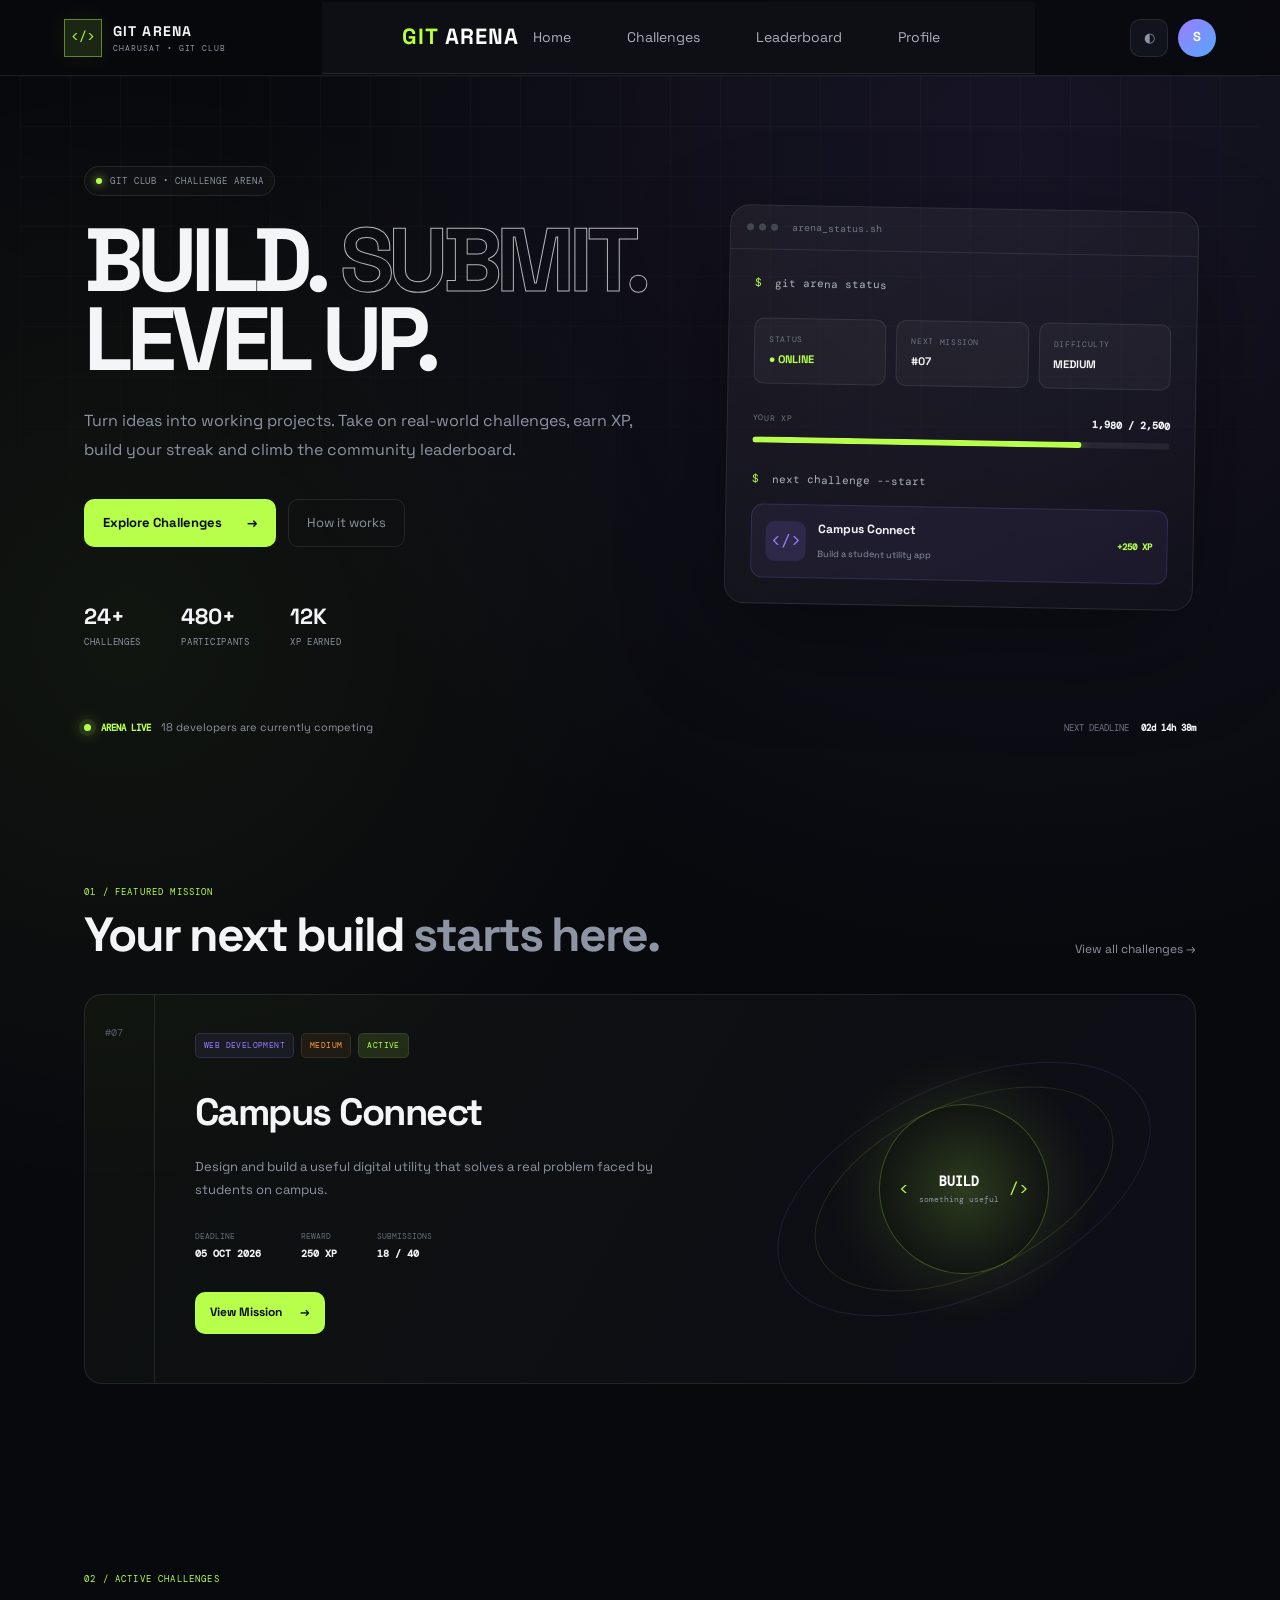
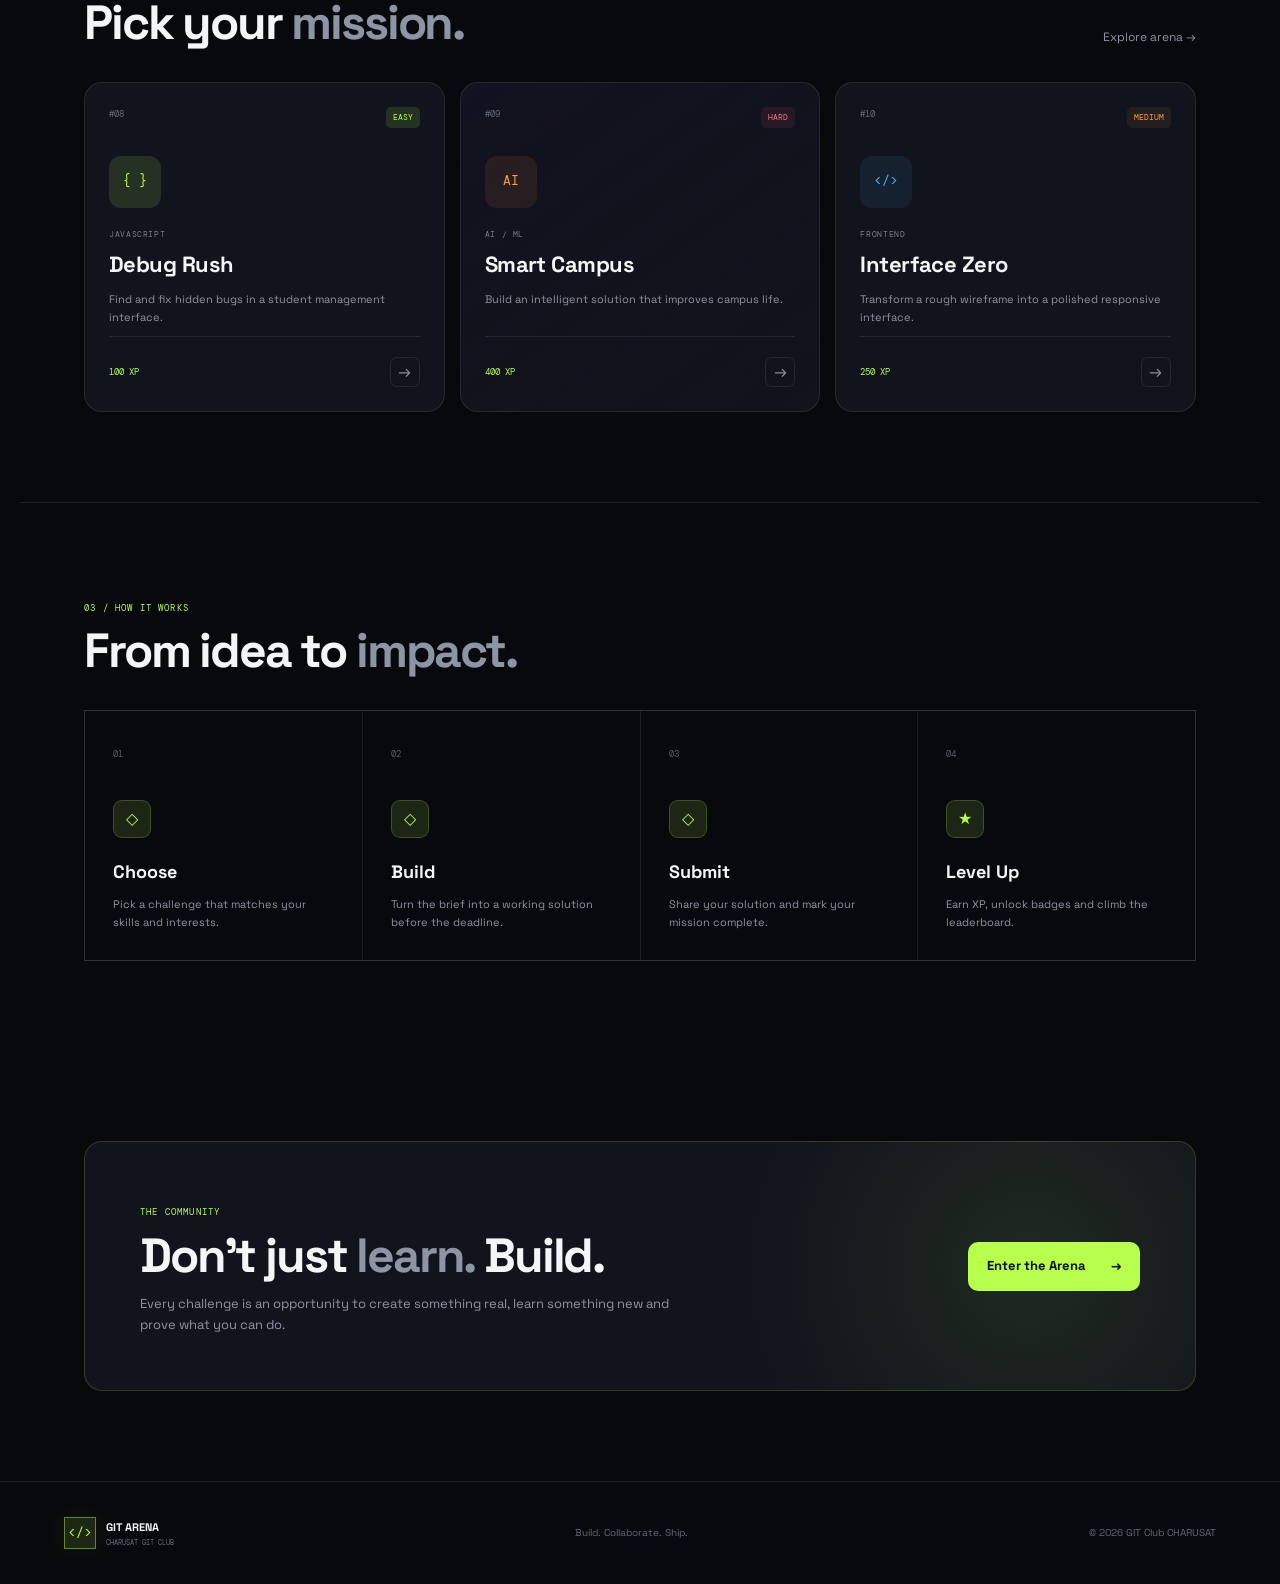
==== index.html @ 4d4cc1cb "Final submition" ====
<!DOCTYPE html>
<html lang="en">

<head>
    <meta charset="UTF-8">

    <meta name="viewport"
          content="width=device-width, initial-scale=1.0">

    <meta name="description"
          content="GIT Arena - Build. Submit. Level Up.">

    <title>GIT Arena | Build. Submit. Level Up.</title>

    <link rel="preconnect"
          href="https://fonts.googleapis.com">

    <link rel="preconnect"
          href="https://fonts.gstatic.com"
          crossorigin>

    <link href="https://fonts.googleapis.com/css2?family=DM+Mono:wght@400;500&family=Space+Grotesk:wght@400;500;600;700&display=swap"
          rel="stylesheet">

    <link rel="stylesheet"
          href="css/style.css">
    
<style>
    /* =========================================================
   STEP 8.6 — MOBILE HAMBURGER NAVIGATION
========================================================= */

.arena-nav{
    position:sticky;
    top:0;
    z-index:1000;

    display:flex;
    align-items:center;
    justify-content:space-between;

    padding:0 7%;

    min-height:72px;

    background:#0d0f15;

    border-bottom:1px solid #242832;
}

.arena-nav .logo{
    font-size:22px;
    font-weight:800;
    letter-spacing:1px;
    color:#b8ff3d;
}

.arena-nav .logo span{
    color:#ffffff;
}

.arena-nav .nav-links{
    display:flex;
    align-items:center;
    gap:28px;

    list-style:none;
}

.arena-nav .nav-links a{
    color:#a9afb9;
    text-decoration:none;

    font-size:14px;

    transition:
        color .25s ease;
}

.arena-nav .nav-links a:hover{
    color:#b8ff3d;
}


/* =========================================================
   HAMBURGER
========================================================= */

.menu-toggle{

    display:none;

    width:42px;
    height:42px;

    border:1px solid #303743;

    border-radius:10px;

    background:#151920;

    cursor:pointer;

    align-items:center;
    justify-content:center;

    flex-direction:column;

    gap:5px;

    transition:.25s;
}

.menu-toggle span{

    display:block;

    width:19px;
    height:2px;

    background:#b8ff3d;

    border-radius:5px;

    transition:
        transform .25s ease,
        opacity .25s ease;
}

.menu-toggle:hover{

    border-color:#b8ff3d;

    background:#1a2112;
}


/* =========================================================
   MOBILE
========================================================= */

@media(max-width:700px){

    .arena-nav{

        padding:
            0 5%;

        min-height:66px;

    }

    .menu-toggle{

        display:flex;

        position:relative;

        z-index:1002;

    }

    .arena-nav .nav-links{

        position:absolute;

        top:66px;

        left:0;

        width:100%;

        padding:15px 5% 20px;

        background:#0d0f15;

        border-bottom:
            1px solid #292f39;

        display:flex;

        flex-direction:column;

        align-items:stretch;

        gap:4px;

        opacity:0;

        visibility:hidden;

        transform:
            translateY(-10px);

        transition:
            opacity .25s ease,
            transform .25s ease,
            visibility .25s ease;

    }

    .arena-nav .nav-links.open{

        opacity:1;

        visibility:visible;

        transform:
            translateY(0);

    }

    .arena-nav .nav-links li{
        width:100%;
    }

    .arena-nav .nav-links a{

        display:block;

        width:100%;

        padding:13px 15px;

        border-radius:9px;

        font-size:12px;

    }

    .arena-nav .nav-links a:hover{

        background:#171b22;

    }


    /* Hamburger animation */

    .menu-toggle.open span:nth-child(1){

        transform:
            translateY(7px)
            rotate(45deg);

    }

    .menu-toggle.open span:nth-child(2){

        opacity:0;

    }

    .menu-toggle.open span:nth-child(3){

        transform:
            translateY(-7px)
            rotate(-45deg);

    }

}


/* =========================================================
   VERY SMALL PHONE
========================================================= */

@media(max-width:380px){

    .arena-nav .logo{

        font-size:18px;

    }

    .menu-toggle{

        width:38px;
        height:38px;

    }

}
</style>
</head>

<body>

    <!-- ================= NAVBAR ================= -->

    <header class="navbar">

        <a href="index.html" class="brand">

            <div class="brand-mark">
                &lt;/&gt;
            </div>

            <div>
                <span class="brand-name">GIT ARENA</span>
                <span class="brand-sub">CHARUSAT • GIT CLUB</span>
            </div>

        </a>

        <nav class="arena-nav">

    <div class="logo">
        GIT <span>ARENA</span>
    </div>

    <button
        class="menu-toggle"
        id="menuToggle"
        aria-label="Open navigation"
        aria-expanded="false"
    >
        <span></span>
        <span></span>
        <span></span>
    </button>

    <ul
        class="nav-links"
        id="navLinks"
    >

        <li>
            <a href="index.html">
                Home
            </a>
        </li>

        <li>
            <a href="challenges.html">
                Challenges
            </a>
        </li>

        <li>
            <a href="leaderboard.html">
                Leaderboard
            </a>
        </li>

        <li>
            <a href="profile.html">
                Profile
            </a>
        </li>

    </ul>

</nav>

        <div class="nav-actions">

            <button class="icon-btn"
                    id="themeToggle"
                    aria-label="Toggle theme">
                ◐
            </button>

            <a href="profile.html"
               class="profile-mini">

                <span>S</span>

            </a>

        </div>

    </header>


    <!-- ================= MAIN ================= -->

    <main>

        <!-- HERO -->

        <section class="hero">

            <div class="hero-grid"></div>

            <div class="hero-content">

                <div class="eyebrow">

                    <span class="status-dot"></span>

                    GIT CLUB • CHALLENGE ARENA

                </div>

                <h1>
                    BUILD.
                    <span>SUBMIT.</span>
                    LEVEL UP.
                </h1>

                <p class="hero-description">

                    Turn ideas into working projects.
                    Take on real-world challenges, earn XP,
                    build your streak and climb the community leaderboard.

                </p>

                <div class="hero-buttons">

                    <a href="challenges.html"
                       class="primary-btn">

                        Explore Challenges

                        <span>→</span>

                    </a>

                    <a href="#how-it-works"
                       class="secondary-btn">

                        How it works

                    </a>

                </div>

                <div class="hero-meta">

                    <div>
                        <strong>24+</strong>
                        <span>Challenges</span>
                    </div>

                    <div>
                        <strong>480+</strong>
                        <span>Participants</span>
                    </div>

                    <div>
                        <strong>12K</strong>
                        <span>XP Earned</span>
                    </div>

                </div>

            </div>


            <!-- HERO SIDE CARD -->

            <div class="hero-console">

                <div class="console-top">

                    <div class="console-dots">
                        <i></i>
                        <i></i>
                        <i></i>
                    </div>

                    <span>arena_status.sh</span>

                </div>

                <div class="console-body">

                    <p class="terminal-line">
                        <span class="terminal-green">$</span>
                        git arena status
                    </p>

                    <div class="terminal-result">

                        <div>
                            <span>STATUS</span>
                            <strong class="online">
                                ● ONLINE
                            </strong>
                        </div>

                        <div>
                            <span>NEXT MISSION</span>
                            <strong>
                                #07
                            </strong>
                        </div>

                        <div>
                            <span>DIFFICULTY</span>
                            <strong>
                                MEDIUM
                            </strong>
                        </div>

                    </div>

                    <div class="terminal-progress">

                        <div class="progress-label">

                            <span>YOUR XP</span>

                            <strong>
                                1,980 / 2,500
                            </strong>

                        </div>

                        <div class="progress-track">

                            <div class="progress-fill"
                                 style="width:79%">
                            </div>

                        </div>

                    </div>

                    <p class="terminal-command">
                        <span class="terminal-green">$</span>
                        next challenge --start
                    </p>

                    <div class="mission-preview">

                        <div class="mission-icon">
                            &lt;/&gt;
                        </div>

                        <div>

                            <strong>
                                Campus Connect
                            </strong>

                            <span>
                                Build a student utility app
                            </span>

                        </div>

                        <b>
                            +250 XP
                        </b>

                    </div>

                </div>

            </div>

        </section>


        <!-- LIVE STATUS -->

        <section class="status-strip">

            <div class="live-status">

                <span class="pulse"></span>

                <strong>ARENA LIVE</strong>

                <span>
                    18 developers are currently competing
                </span>

            </div>

            <div class="next-deadline">

                <span>
                    NEXT DEADLINE
                </span>

                <strong>
                    02d 14h 38m
                </strong>

            </div>

        </section>


        <!-- FEATURED CHALLENGE -->

        <section class="section featured-section">

            <div class="section-heading">

                <div>

                    <span class="section-label">
                        01 / FEATURED MISSION
                    </span>

                    <h2>
                        Your next build
                        <span>starts here.</span>
                    </h2>

                </div>

                <a href="challenges.html"
                   class="text-link">

                    View all challenges →

                </a>

            </div>


            <article class="featured-card">

                <div class="featured-number">
                    #07
                </div>

                <div class="featured-main">

                    <div class="challenge-tags">

                        <span class="tag purple">
                            WEB DEVELOPMENT
                        </span>

                        <span class="tag medium">
                            MEDIUM
                        </span>

                        <span class="tag active-tag">
                            ACTIVE
                        </span>

                    </div>

                    <h3>
                        Campus Connect
                    </h3>

                    <p>
                        Design and build a useful digital utility
                        that solves a real problem faced by students
                        on campus.
                    </p>

                    <div class="challenge-info">

                        <div>
                            <span>DEADLINE</span>
                            <strong>05 OCT 2026</strong>
                        </div>

                        <div>
                            <span>REWARD</span>
                            <strong>250 XP</strong>
                        </div>

                        <div>
                            <span>SUBMISSIONS</span>
                            <strong>18 / 40</strong>
                        </div>

                    </div>

                    <a href="challenges.html"
                       class="primary-btn small">

                        View Mission

                        <span>→</span>

                    </a>

                </div>

                <div class="featured-art">

                    <div class="orbit orbit-one"></div>
                    <div class="orbit orbit-two"></div>

                    <div class="code-orb">

                        <span>&lt;</span>

                        <div>
                            <b>BUILD</b>
                            <small>something useful</small>
                        </div>

                        <span>/&gt;</span>

                    </div>

                </div>

            </article>

        </section>


        <!-- CHALLENGES -->

        <section class="section">

            <div class="section-heading">

                <div>

                    <span class="section-label">
                        02 / ACTIVE CHALLENGES
                    </span>

                    <h2>
                        Pick your
                        <span>mission.</span>
                    </h2>

                </div>

                <a href="challenges.html"
                   class="text-link">

                    Explore arena →

                </a>

            </div>


            <div class="challenge-grid">

                <!-- CARD 1 -->

                <article class="challenge-card">

                    <div class="card-top">

                        <span class="challenge-number">
                            #08
                        </span>

                        <span class="difficulty easy">
                            EASY
                        </span>

                    </div>

                    <div class="card-icon green">
                        { }
                    </div>

                    <span class="category">
                        JAVASCRIPT
                    </span>

                    <h3>
                        Debug Rush
                    </h3>

                    <p>
                        Find and fix hidden bugs in a
                        student management interface.
                    </p>

                    <div class="card-footer">

                        <span>
                            100 XP
                        </span>

                        <a href="challenges.html">
                            →
                        </a>

                    </div>

                </article>


                <!-- CARD 2 -->

                <article class="challenge-card featured-small">

                    <div class="card-top">

                        <span class="challenge-number">
                            #09
                        </span>

                        <span class="difficulty hard">
                            HARD
                        </span>

                    </div>

                    <div class="card-icon orange">
                        AI
                    </div>

                    <span class="category">
                        AI / ML
                    </span>

                    <h3>
                        Smart Campus
                    </h3>

                    <p>
                        Build an intelligent solution that
                        improves campus life.
                    </p>

                    <div class="card-footer">

                        <span>
                            400 XP
                        </span>

                        <a href="challenges.html">
                            →
                        </a>

                    </div>

                </article>


                <!-- CARD 3 -->

                <article class="challenge-card">

                    <div class="card-top">

                        <span class="challenge-number">
                            #10
                        </span>

                        <span class="difficulty medium">
                            MEDIUM
                        </span>

                    </div>

                    <div class="card-icon blue">
                        &lt;/&gt;
                    </div>

                    <span class="category">
                        FRONTEND
                    </span>

                    <h3>
                        Interface Zero
                    </h3>

                    <p>
                        Transform a rough wireframe into
                        a polished responsive interface.
                    </p>

                    <div class="card-footer">

                        <span>
                            250 XP
                        </span>

                        <a href="challenges.html">
                            →
                        </a>

                    </div>

                </article>

            </div>

        </section>


        <!-- HOW IT WORKS -->

        <section class="section how-section"
                 id="how-it-works">

            <div class="section-heading">

                <div>

                    <span class="section-label">
                        03 / HOW IT WORKS
                    </span>

                    <h2>
                        From idea to
                        <span>impact.</span>
                    </h2>

                </div>

            </div>


            <div class="steps">

                <div class="step">

                    <span>01</span>

                    <div class="step-icon">
                        ◇
                    </div>

                    <h3>
                        Choose
                    </h3>

                    <p>
                        Pick a challenge that matches
                        your skills and interests.
                    </p>

                </div>


                <div class="step">

                    <span>02</span>

                    <div class="step-icon">
                        ◇
                    </div>

                    <h3>
                        Build
                    </h3>

                    <p>
                        Turn the brief into a working
                        solution before the deadline.
                    </p>

                </div>


                <div class="step">

                    <span>03</span>

                    <div class="step-icon">
                        ◇
                    </div>

                    <h3>
                        Submit
                    </h3>

                    <p>
                        Share your solution and mark
                        your mission complete.
                    </p>

                </div>


                <div class="step">

                    <span>04</span>

                    <div class="step-icon">
                        ★
                    </div>

                    <h3>
                        Level Up
                    </h3>

                    <p>
                        Earn XP, unlock badges and
                        climb the leaderboard.
                    </p>

                </div>

            </div>

        </section>


        <!-- COMMUNITY -->

        <section class="section community-section">

            <div class="community-card">

                <div>

                    <span class="section-label">
                        THE COMMUNITY
                    </span>

                    <h2>
                        Don't just
                        <span>learn.</span>
                        Build.
                    </h2>

                    <p>
                        Every challenge is an opportunity
                        to create something real, learn
                        something new and prove what you can do.
                    </p>

                </div>

                <a href="challenges.html"
                   class="primary-btn">

                    Enter the Arena

                    <span>→</span>

                </a>

            </div>

        </section>

    </main>


    <!-- ================= FOOTER ================= -->

    <footer class="footer">

        <div class="footer-brand">

            <div class="brand-mark">
                &lt;/&gt;
            </div>

            <div>

                <strong>
                    GIT ARENA
                </strong>

                <span>
                    CHARUSAT GIT CLUB
                </span>

            </div>

        </div>

        <p>
            Build. Collaborate. Ship.
        </p>

        <span>
            © 2026 GIT Club CHARUSAT
        </span>

    </footer>

<script>
    /* =========================================================
   STEP 8.6 — MOBILE MENU
========================================================= */

const menuToggle =
    document.getElementById(
        "menuToggle"
    );

const navLinks =
    document.getElementById(
        "navLinks"
    );


if(menuToggle && navLinks){

    menuToggle.addEventListener(
        "click",
        () => {

            const isOpen =
                navLinks.classList.toggle(
                    "open"
                );

            menuToggle.classList.toggle(
                "open",
                isOpen
            );

            menuToggle.setAttribute(
                "aria-expanded",
                isOpen
            );

        }
    );


    /* Close after selecting a page */

    navLinks
        .querySelectorAll("a")
        .forEach(link => {

            link.addEventListener(
                "click",
                () => {

                    navLinks.classList.remove(
                        "open"
                    );

                    menuToggle.classList.remove(
                        "open"
                    );

                    menuToggle.setAttribute(
                        "aria-expanded",
                        "false"
                    );

                }
            );

        });


    /* Close if user clicks outside */

    document.addEventListener(
        "click",
        event => {

            if(
                !menuToggle.contains(event.target) &&
                !navLinks.contains(event.target)
            ){

                navLinks.classList.remove(
                    "open"
                );

                menuToggle.classList.remove(
                    "open"
                );

                menuToggle.setAttribute(
                    "aria-expanded",
                    "false"
                );

            }

        }
    );

}
/* =========================================================
   ACTIVE PAGE
========================================================= */

const currentPage =
    window.location.pathname
        .split("/")
        .pop() ||
    "index.html";


document
    .querySelectorAll(
        ".nav-links a"
    )
    .forEach(link => {

        const linkPage =
            link
                .getAttribute("href")
                .split("/")
                .pop();


        if(
            linkPage ===
            currentPage
        ){

            link.classList.add(
                "active-link"
            );

        }

    });
</script>
    <script src="js/data.js"></script>
    <script src="js/app.js"></script>

</body>

</html>
---- css/style.css ----
/* =====================================================
   GIT ARENA
   Global Styles
===================================================== */

:root {

    --bg: #08090d;
    --bg-soft: #0d0f15;
    --surface: #11141c;
    --surface-2: #151923;

    --border: rgba(255,255,255,.09);

    --text: #f4f5f7;
    --muted: #8d94a3;

    --accent: #b7ff4a;
    --accent-soft: rgba(183,255,74,.12);

    --purple: #9b7cff;
    --orange: #ff9f43;
    --blue: #55a8ff;

    --radius: 18px;

    --max-width: 1240px;
}


/* =====================================================
   RESET
===================================================== */

* {
    margin: 0;
    padding: 0;
    box-sizing: border-box;
}

html {
    scroll-behavior: smooth;
}

body {

    font-family: "Space Grotesk", sans-serif;

    background:
        radial-gradient(
            circle at 80% 5%,
            rgba(155,124,255,.10),
            transparent 25%
        ),
        radial-gradient(
            circle at 10% 20%,
            rgba(183,255,74,.05),
            transparent 20%
        ),
        var(--bg);

    color: var(--text);

    min-height: 100vh;

    line-height: 1.6;

    overflow-x: hidden;
}

a {
    color: inherit;
    text-decoration: none;
}

button {
    font-family: inherit;
}


/* =====================================================
   NAVBAR
===================================================== */

.navbar {

    height: 76px;

    width: 100%;

    display: flex;
    align-items: center;
    justify-content: space-between;

    padding: 0 5%;

    border-bottom: 1px solid var(--border);

    background: rgba(8,9,13,.82);

    backdrop-filter: blur(18px);

    position: sticky;
    top: 0;
    z-index: 100;
}

.brand {

    display: flex;
    align-items: center;
    gap: 11px;
}

.brand-mark {

    width: 38px;
    height: 38px;

    border: 1px solid rgba(183,255,74,.45);

    display: grid;
    place-items: center;

    color: var(--accent);

    background: var(--accent-soft);

    font-family: "DM Mono", monospace;

    font-size: 13px;

    box-shadow:
        0 0 25px rgba(183,255,74,.07);
}

.brand-name {

    display: block;

    font-size: 14px;
    font-weight: 700;

    letter-spacing: .08em;
}

.brand-sub {

    display: block;

    color: var(--muted);

    font-family: "DM Mono", monospace;

    font-size: 8px;

    letter-spacing: .12em;
}

.nav-links {

    display: flex;
    gap: 7px;
}

.nav-links a {

    color: var(--muted);

    font-size: 13px;

    padding: 9px 14px;

    border-radius: 8px;

    transition: .25s ease;
}

.nav-links a:hover,
.nav-links a.active {

    color: var(--text);

    background: rgba(255,255,255,.06);
}

.nav-links a.active {

    color: var(--accent);
}

.nav-actions {

    display: flex;
    align-items: center;
    gap: 10px;
}

.icon-btn {

    width: 38px;
    height: 38px;

    border: 1px solid var(--border);

    background: var(--surface);

    color: var(--muted);

    border-radius: 10px;

    cursor: pointer;

    transition: .25s ease;
}

.icon-btn:hover {

    color: var(--accent);

    border-color: rgba(183,255,74,.35);
}

.profile-mini {

    width: 38px;
    height: 38px;

    display: grid;
    place-items: center;

    border-radius: 50%;

    background:
        linear-gradient(
            135deg,
            var(--purple),
            var(--blue)
        );

    color: white;

    font-weight: 700;

    font-size: 13px;
}


/* =====================================================
   HERO
===================================================== */

.hero {

    max-width: var(--max-width);

    margin: auto;

    min-height: 620px;

    padding: 90px 5% 70px;

    display: grid;

    grid-template-columns:
        1.1fr .9fr;

    align-items: center;

    gap: 70px;

    position: relative;
}

.hero-grid {

    position: absolute;

    inset: 0;

    background-image:
        linear-gradient(
            rgba(255,255,255,.025) 1px,
            transparent 1px
        ),
        linear-gradient(
            90deg,
            rgba(255,255,255,.025) 1px,
            transparent 1px
        );

    background-size: 50px 50px;

    mask-image:
        linear-gradient(
            to bottom,
            black,
            transparent
        );

    pointer-events: none;
}

.hero-content {
    position: relative;
    z-index: 2;
}

.eyebrow {

    display: inline-flex;

    align-items: center;

    gap: 8px;

    padding: 7px 11px;

    border: 1px solid var(--border);

    border-radius: 999px;

    background: rgba(255,255,255,.025);

    color: var(--muted);

    font-family: "DM Mono", monospace;

    font-size: 9px;

    letter-spacing: .1em;
}

.status-dot {

    width: 6px;
    height: 6px;

    border-radius: 50%;

    background: var(--accent);

    box-shadow:
        0 0 10px var(--accent);
}

.hero h1 {

    margin-top: 25px;

    font-size: clamp(54px, 7vw, 91px);

    line-height: .88;

    letter-spacing: -.065em;

    max-width: 760px;
}

.hero h1 span {

    color: transparent;

    -webkit-text-stroke:
        1px rgba(255,255,255,.7);
}

.hero-description {

    max-width: 560px;

    margin-top: 28px;

    color: var(--muted);

    font-size: 16px;

    line-height: 1.8;
}

.hero-buttons {

    display: flex;

    align-items: center;

    gap: 12px;

    margin-top: 34px;
}

.primary-btn {

    display: inline-flex;

    align-items: center;
    justify-content: center;

    gap: 25px;

    padding: 14px 19px;

    background: var(--accent);

    color: #0a0d08;

    border-radius: 10px;

    font-size: 13px;

    font-weight: 700;

    transition:
        transform .25s ease,
        box-shadow .25s ease;
}

.primary-btn:hover {

    transform: translateY(-2px);

    box-shadow:
        0 10px 35px rgba(183,255,74,.15);
}

.primary-btn.small {

    padding: 11px 15px;

    gap: 18px;

    font-size: 12px;
}

.secondary-btn {

    padding: 13px 18px;

    border: 1px solid var(--border);

    border-radius: 10px;

    color: var(--muted);

    font-size: 13px;

    transition: .25s ease;
}

.secondary-btn:hover {

    color: var(--text);

    background: rgba(255,255,255,.04);
}

.hero-meta {

    display: flex;

    gap: 40px;

    margin-top: 52px;
}

.hero-meta div {

    display: flex;

    flex-direction: column;
}

.hero-meta strong {

    font-size: 22px;
}

.hero-meta span {

    color: var(--muted);

    font-family: "DM Mono", monospace;

    font-size: 9px;

    text-transform: uppercase;

    letter-spacing: .08em;
}


/* =====================================================
   HERO CONSOLE
===================================================== */

.hero-console {

    position: relative;

    border: 1px solid var(--border);

    background:
        linear-gradient(
            145deg,
            rgba(255,255,255,.05),
            rgba(255,255,255,.015)
        );

    border-radius: 20px;

    overflow: hidden;

    box-shadow:
        0 35px 100px rgba(0,0,0,.35);

    transform: rotate(1deg);

    transition: .4s ease;
}

.hero-console:hover {

    transform:
        rotate(0deg)
        translateY(-5px);
}

.console-top {

    height: 44px;

    display: flex;
    align-items: center;

    padding: 0 16px;

    gap: 14px;

    border-bottom: 1px solid var(--border);

    color: #6f7685;

    font-family: "DM Mono", monospace;

    font-size: 10px;
}

.console-dots {

    display: flex;
    gap: 5px;
}

.console-dots i {

    width: 7px;
    height: 7px;

    border-radius: 50%;

    background: #424752;
}

.console-body {

    padding: 25px;
}

.terminal-line,
.terminal-command {

    font-family: "DM Mono", monospace;

    color: #aeb4c0;

    font-size: 11px;
}

.terminal-green {

    color: var(--accent);

    margin-right: 6px;
}

.terminal-result {

    margin: 25px 0;

    display: grid;

    grid-template-columns:
        repeat(3,1fr);

    gap: 10px;
}

.terminal-result div {

    padding: 14px;

    background: rgba(255,255,255,.035);

    border: 1px solid var(--border);

    border-radius: 10px;
}

.terminal-result span,
.progress-label span {

    display: block;

    color: #6f7685;

    font-family: "DM Mono", monospace;

    font-size: 8px;

    letter-spacing: .08em;
}

.terminal-result strong {

    display: block;

    margin-top: 6px;

    font-size: 11px;
}

.online {

    color: var(--accent);
}

.terminal-progress {

    margin: 28px 0;
}

.progress-label {

    display: flex;
    justify-content: space-between;

    margin-bottom: 9px;
}

.progress-label strong {

    font-family: "DM Mono", monospace;

    font-size: 10px;
}

.progress-track {

    height: 6px;

    background: rgba(255,255,255,.07);

    border-radius: 99px;

    overflow: hidden;
}

.progress-fill {

    height: 100%;

    background: var(--accent);

    box-shadow:
        0 0 14px rgba(183,255,74,.5);

    border-radius: inherit;
}

.mission-preview {

    display: flex;

    align-items: center;

    gap: 12px;

    margin-top: 15px;

    padding: 14px;

    background: rgba(155,124,255,.07);

    border: 1px solid rgba(155,124,255,.18);

    border-radius: 12px;
}

.mission-icon {

    width: 40px;
    height: 40px;

    display: grid;
    place-items: center;

    background: rgba(155,124,255,.13);

    color: var(--purple);

    border-radius: 9px;

    font-family: "DM Mono", monospace;
}

.mission-preview div:nth-child(2) {

    flex: 1;
}

.mission-preview strong {

    display: block;

    font-size: 12px;
}

.mission-preview span {

    color: var(--muted);

    font-size: 9px;
}

.mission-preview b {

    color: var(--accent);

    font-family: "DM Mono", monospace;

    font-size: 9px;
}


/* =====================================================
   STATUS STRIP
===================================================== */

.status-strip {

    max-width: var(--max-width);

    margin: auto;

    padding: 0 5% 50px;

    display: flex;

    justify-content: space-between;

    align-items: center;
}

.live-status {

    display: flex;

    align-items: center;

    gap: 10px;

    font-size: 11px;
}

.live-status strong {

    color: var(--accent);

    font-family: "DM Mono", monospace;

    font-size: 9px;
}

.live-status span:last-child {

    color: var(--muted);
}

.pulse {

    width: 7px;
    height: 7px;

    border-radius: 50%;

    background: var(--accent);

    box-shadow:
        0 0 0 5px rgba(183,255,74,.08),
        0 0 15px var(--accent);
}

.next-deadline {

    display: flex;

    align-items: center;

    gap: 12px;

    font-family: "DM Mono", monospace;

    font-size: 9px;
}

.next-deadline span {

    color: #6f7685;
}

.next-deadline strong {

    color: var(--text);
}


/* =====================================================
   SECTIONS
===================================================== */

.section {

    max-width: var(--max-width);

    margin: auto;

    padding: 90px 5%;
}

.section-heading {

    display: flex;

    justify-content: space-between;

    align-items: end;

    margin-bottom: 35px;
}

.section-label {

    color: var(--accent);

    font-family: "DM Mono", monospace;

    font-size: 9px;

    letter-spacing: .13em;
}

.section h2 {

    margin-top: 9px;

    font-size: clamp(30px,4vw,48px);

    letter-spacing: -.045em;

    line-height: 1;
}

.section h2 span {

    color: var(--muted);
}

.text-link {

    color: var(--muted);

    font-size: 12px;

    transition: .2s ease;
}

.text-link:hover {

    color: var(--accent);
}


/* =====================================================
   FEATURED
===================================================== */

.featured-card {

    min-height: 390px;

    display: grid;

    grid-template-columns: 70px 1fr .8fr;

    border: 1px solid var(--border);

    border-radius: var(--radius);

    overflow: hidden;

    background:
        linear-gradient(
            120deg,
            rgba(183,255,74,.035),
            rgba(155,124,255,.045)
        );
}

.featured-number {

    padding: 30px 20px;

    border-right: 1px solid var(--border);

    color: #555c69;

    font-family: "DM Mono", monospace;

    font-size: 10px;
}

.featured-main {

    padding: 38px 40px;
}

.challenge-tags {

    display: flex;

    flex-wrap: wrap;

    gap: 7px;
}

.tag {

    padding: 5px 8px;

    border-radius: 5px;

    font-family: "DM Mono", monospace;

    font-size: 8px;

    letter-spacing: .05em;

    border: 1px solid var(--border);
}

.tag.purple {

    color: var(--purple);

    background: rgba(155,124,255,.08);

    border-color: rgba(155,124,255,.18);
}

.tag.medium {

    color: var(--orange);

    background: rgba(255,159,67,.07);
}

.tag.active-tag {

    color: var(--accent);

    background: var(--accent-soft);
}

.featured-main h3 {

    margin-top: 24px;

    font-size: 38px;

    letter-spacing: -.04em;
}

.featured-main > p {

    max-width: 570px;

    margin: 12px 0 28px;

    color: var(--muted);

    font-size: 13px;

    line-height: 1.8;
}

.challenge-info {

    display: flex;

    gap: 40px;

    margin-bottom: 30px;
}

.challenge-info div {

    display: flex;
    flex-direction: column;
}

.challenge-info span {

    color: #656c79;

    font-family: "DM Mono", monospace;

    font-size: 8px;
}

.challenge-info strong {

    margin-top: 4px;

    font-family: "DM Mono", monospace;

    font-size: 10px;
}

.featured-art {

    min-height: 100%;

    display: grid;

    place-items: center;

    position: relative;

    overflow: hidden;

    background:
        radial-gradient(
            circle,
            rgba(183,255,74,.10),
            transparent 45%
        );
}

.orbit {

    position: absolute;

    border: 1px solid rgba(183,255,74,.12);

    border-radius: 50%;

    transform: rotate(-25deg);
}

.orbit-one {

    width: 320px;
    height: 170px;
}

.orbit-two {

    width: 400px;
    height: 210px;

    border-color: rgba(155,124,255,.13);
}

.code-orb {

    width: 170px;
    height: 170px;

    display: flex;

    align-items: center;
    justify-content: center;

    gap: 10px;

    border: 1px solid rgba(183,255,74,.25);

    border-radius: 50%;

    background:
        radial-gradient(
            circle,
            rgba(183,255,74,.10),
            rgba(8,9,13,.8)
        );

    box-shadow:
        0 0 70px rgba(183,255,74,.06);

    font-family: "DM Mono", monospace;

    color: var(--accent);
}

.code-orb div {

    text-align: center;
}

.code-orb b {

    display: block;

    color: white;

    font-size: 13px;
}

.code-orb small {

    display: block;

    color: var(--muted);

    font-size: 8px;
}


/* =====================================================
   CHALLENGE CARDS
===================================================== */

.challenge-grid {

    display: grid;

    grid-template-columns:
        repeat(3,1fr);

    gap: 15px;
}

.challenge-card {

    padding: 24px;

    min-height: 330px;

    border: 1px solid var(--border);

    background: var(--surface);

    border-radius: var(--radius);

    display: flex;

    flex-direction: column;

    transition:
        transform .3s ease,
        border-color .3s ease,
        background .3s ease;
}

.challenge-card:hover {

    transform: translateY(-6px);

    border-color: rgba(183,255,74,.25);

    background: var(--surface-2);
}

.featured-small {

    background:
        linear-gradient(
            145deg,
            rgba(155,124,255,.08),
            var(--surface)
        );
}

.card-top {

    display: flex;

    justify-content: space-between;
}

.challenge-number {

    color: #626977;

    font-family: "DM Mono", monospace;

    font-size: 9px;
}

.difficulty {

    font-family: "DM Mono", monospace;

    font-size: 8px;

    padding: 4px 7px;

    border-radius: 5px;
}

.difficulty.easy {

    color: var(--accent);

    background: var(--accent-soft);
}

.difficulty.medium {

    color: var(--orange);

    background: rgba(255,159,67,.08);
}

.difficulty.hard {

    color: #ff6b8a;

    background: rgba(255,107,138,.08);
}

.card-icon {

    width: 52px;
    height: 52px;

    display: grid;
    place-items: center;

    margin-top: 28px;

    border-radius: 12px;

    font-family: "DM Mono", monospace;

    font-size: 13px;
}

.card-icon.green {

    color: var(--accent);

    background: var(--accent-soft);
}

.card-icon.orange {

    color: var(--orange);

    background: rgba(255,159,67,.09);
}

.card-icon.blue {

    color: var(--blue);

    background: rgba(85,168,255,.09);
}

.category {

    margin-top: 20px;

    color: #777e8b;

    font-family: "DM Mono", monospace;

    font-size: 8px;

    letter-spacing: .08em;
}

.challenge-card h3 {

    margin-top: 7px;

    font-size: 22px;

    letter-spacing: -.025em;
}

.challenge-card p {

    margin-top: 7px;

    color: var(--muted);

    font-size: 11px;

    line-height: 1.7;
}

.card-footer {

    margin-top: auto;

    padding-top: 20px;

    border-top: 1px solid var(--border);

    display: flex;

    justify-content: space-between;

    align-items: center;
}

.card-footer span {

    color: var(--accent);

    font-family: "DM Mono", monospace;

    font-size: 9px;
}

.card-footer a {

    width: 30px;
    height: 30px;

    display: grid;
    place-items: center;

    border: 1px solid var(--border);

    border-radius: 7px;

    color: var(--muted);

    transition: .2s;
}

.card-footer a:hover {

    color: var(--accent);

    border-color: var(--accent);
}


/* =====================================================
   HOW IT WORKS
===================================================== */

.how-section {

    border-top: 1px solid var(--border);
}

.steps {

    display: grid;

    grid-template-columns:
        repeat(4,1fr);

    gap: 1px;

    background: var(--border);

    border: 1px solid var(--border);
}

.step {

    padding: 28px;

    background: var(--bg);
}

.step > span {

    color: #555c69;

    font-family: "DM Mono", monospace;

    font-size: 9px;
}

.step-icon {

    width: 38px;
    height: 38px;

    display: grid;
    place-items: center;

    margin-top: 35px;

    color: var(--accent);

    border: 1px solid rgba(183,255,74,.2);

    background: var(--accent-soft);

    border-radius: 9px;
}

.step h3 {

    margin-top: 20px;

    font-size: 18px;
}

.step p {

    margin-top: 8px;

    color: var(--muted);

    font-size: 11px;

    line-height: 1.7;
}


/* =====================================================
   COMMUNITY
===================================================== */

.community-card {

    padding: 55px;

    display: flex;

    justify-content: space-between;

    align-items: center;

    gap: 40px;

    border: 1px solid rgba(183,255,74,.17);

    border-radius: var(--radius);

    background:
        radial-gradient(
            circle at 85% 50%,
            rgba(183,255,74,.09),
            transparent 30%
        ),
        var(--surface);
}

.community-card h2 {

    max-width: 600px;
}

.community-card p {

    max-width: 560px;

    margin-top: 14px;

    color: var(--muted);

    font-size: 13px;
}


/* =====================================================
   FOOTER
===================================================== */

.footer {

    padding: 35px 5%;

    border-top: 1px solid var(--border);

    display: flex;

    justify-content: space-between;

    align-items: center;

    color: #626977;

    font-size: 10px;
}

.footer-brand {

    display: flex;

    align-items: center;

    gap: 10px;
}

.footer-brand .brand-mark {

    width: 32px;
    height: 32px;
}

.footer-brand strong {

    display: block;

    color: var(--text);

    font-size: 11px;
}

.footer-brand span {

    display: block;

    font-family: "DM Mono", monospace;

    font-size: 7px;
}


/* =====================================================
   LIGHT THEME
===================================================== */

body.light {

    --bg: #f3f5f1;
    --bg-soft: #ffffff;

    --surface: #ffffff;
    --surface-2: #f7f8f5;

    --border: rgba(0,0,0,.10);

    --text: #11140f;
    --muted: #687064;

    --accent: #6cae00;
}

body.light .navbar {

    background: rgba(243,245,241,.85);
}

body.light .hero h1 span {

    -webkit-text-stroke:
        1px rgba(0,0,0,.45);
}


/* =====================================================
   RESPONSIVE
===================================================== */

@media (max-width: 950px) {

    .nav-links {
        display: none;
    }

    .hero {

        grid-template-columns: 1fr;

        gap: 50px;

        padding-top: 70px;
    }

    .hero-console {

        max-width: 650px;

        width: 100%;

        margin: auto;
    }

    .featured-card {

        grid-template-columns: 55px 1fr;
    }

    .featured-art {

        display: none;
    }

    .challenge-grid {

        grid-template-columns:
            repeat(2,1fr);
    }

    .steps {

        grid-template-columns:
            repeat(2,1fr);
    }
}


@media (max-width: 650px) {

    .navbar {

        padding: 0 20px;
    }

    .brand-sub {

        display: none;
    }

    .hero {

        padding:
            55px 20px
            45px;
    }

    .hero h1 {

        font-size: 54px;
    }

    .hero-description {

        font-size: 14px;
    }

    .hero-buttons {

        flex-direction: column;

        align-items: stretch;
    }

    .primary-btn,
    .secondary-btn {

        text-align: center;
    }

    .hero-meta {

        gap: 20px;
    }

    .hero-meta strong {

        font-size: 18px;
    }

    .status-strip {

        padding:
            0 20px 30px;

        flex-direction: column;

        align-items: flex-start;

        gap: 15px;
    }

    .section {

        padding:
            65px 20px;
    }

    .section-heading {

        align-items: flex-start;

        gap: 20px;

        flex-direction: column;
    }

    .featured-card {

        grid-template-columns: 1fr;
    }

    .featured-number {

        display: none;
    }

    .featured-main {

        padding: 28px;
    }

    .featured-main h3 {

        font-size: 30px;
    }

    .challenge-info {

        gap: 20px;

        flex-wrap: wrap;
    }

    .challenge-grid {

        grid-template-columns: 1fr;
    }

    .steps {

        grid-template-columns: 1fr;
    }

    .community-card {

        padding: 35px 25px;

        align-items: flex-start;

        flex-direction: column;
    }

    .footer {

        flex-direction: column;

        gap: 15px;

        align-items: flex-start;
    }

    .terminal-result {

        grid-template-columns: 1fr;
    }
}
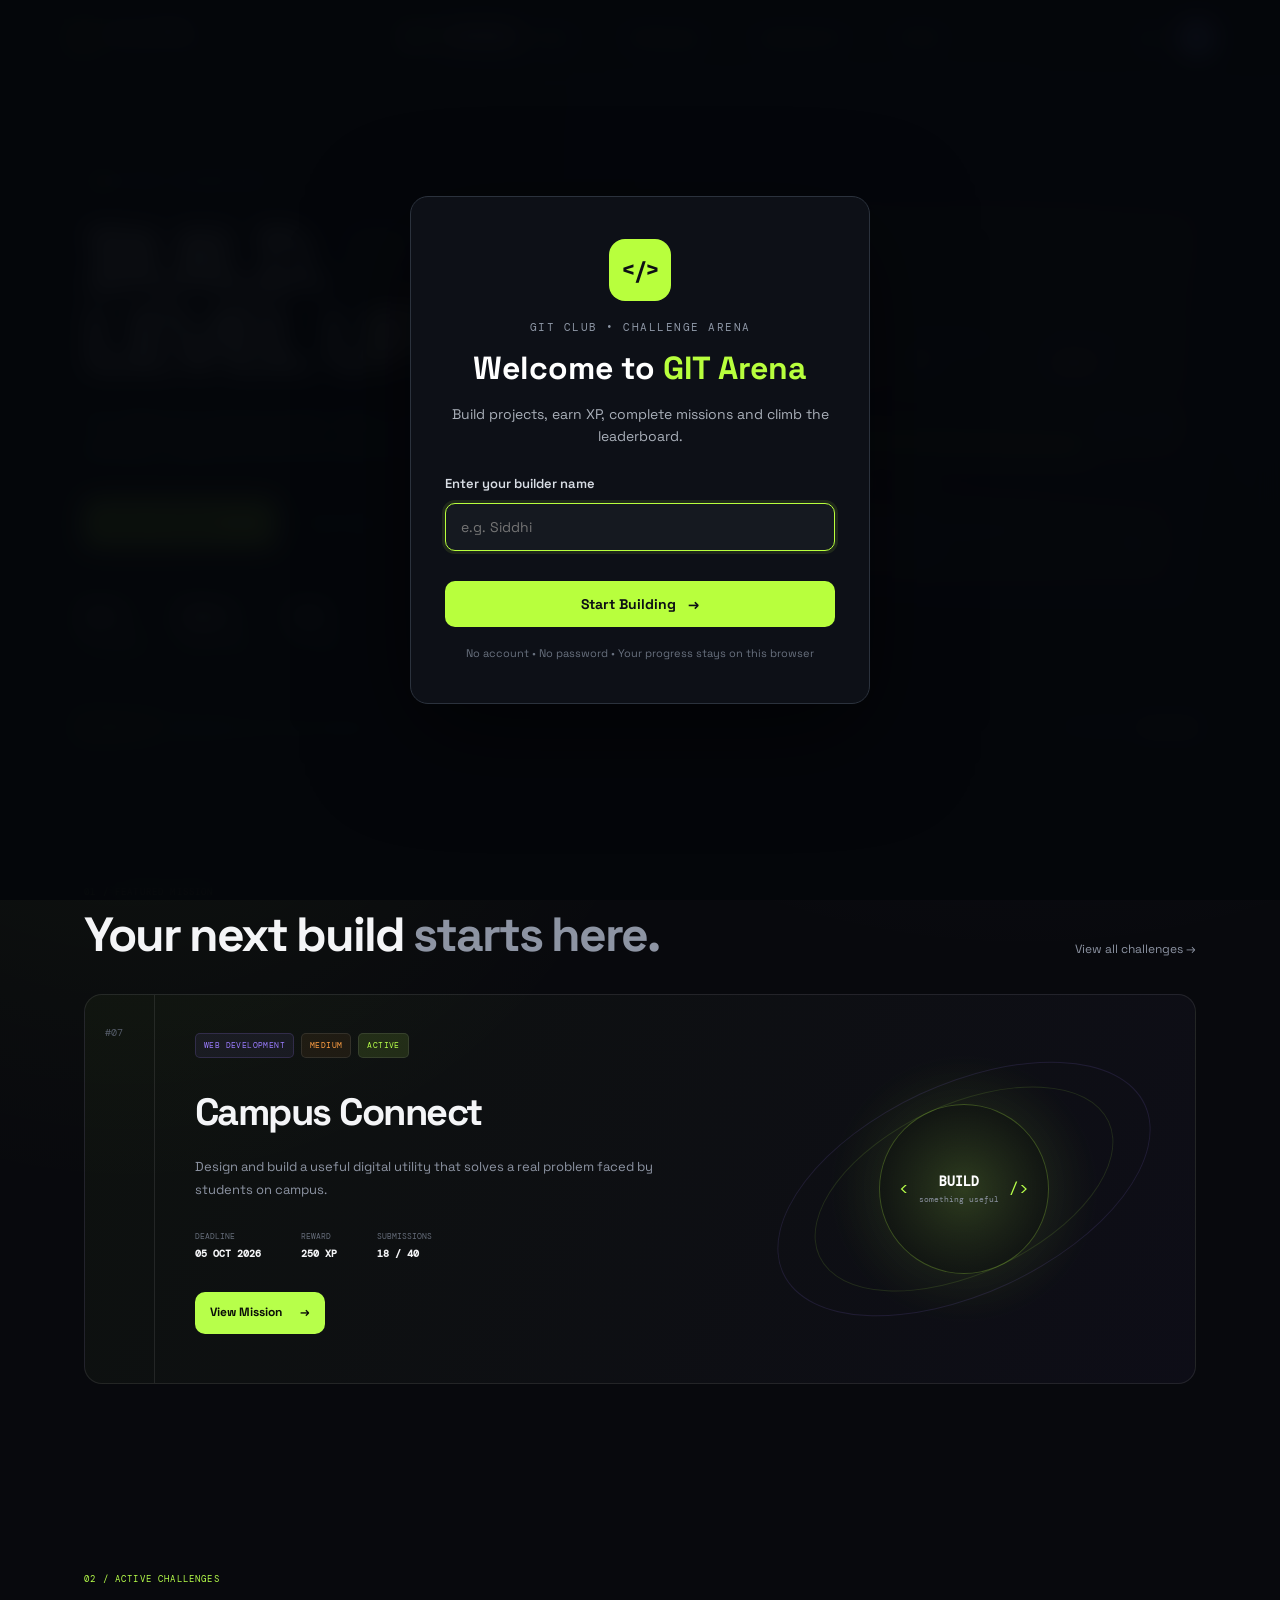
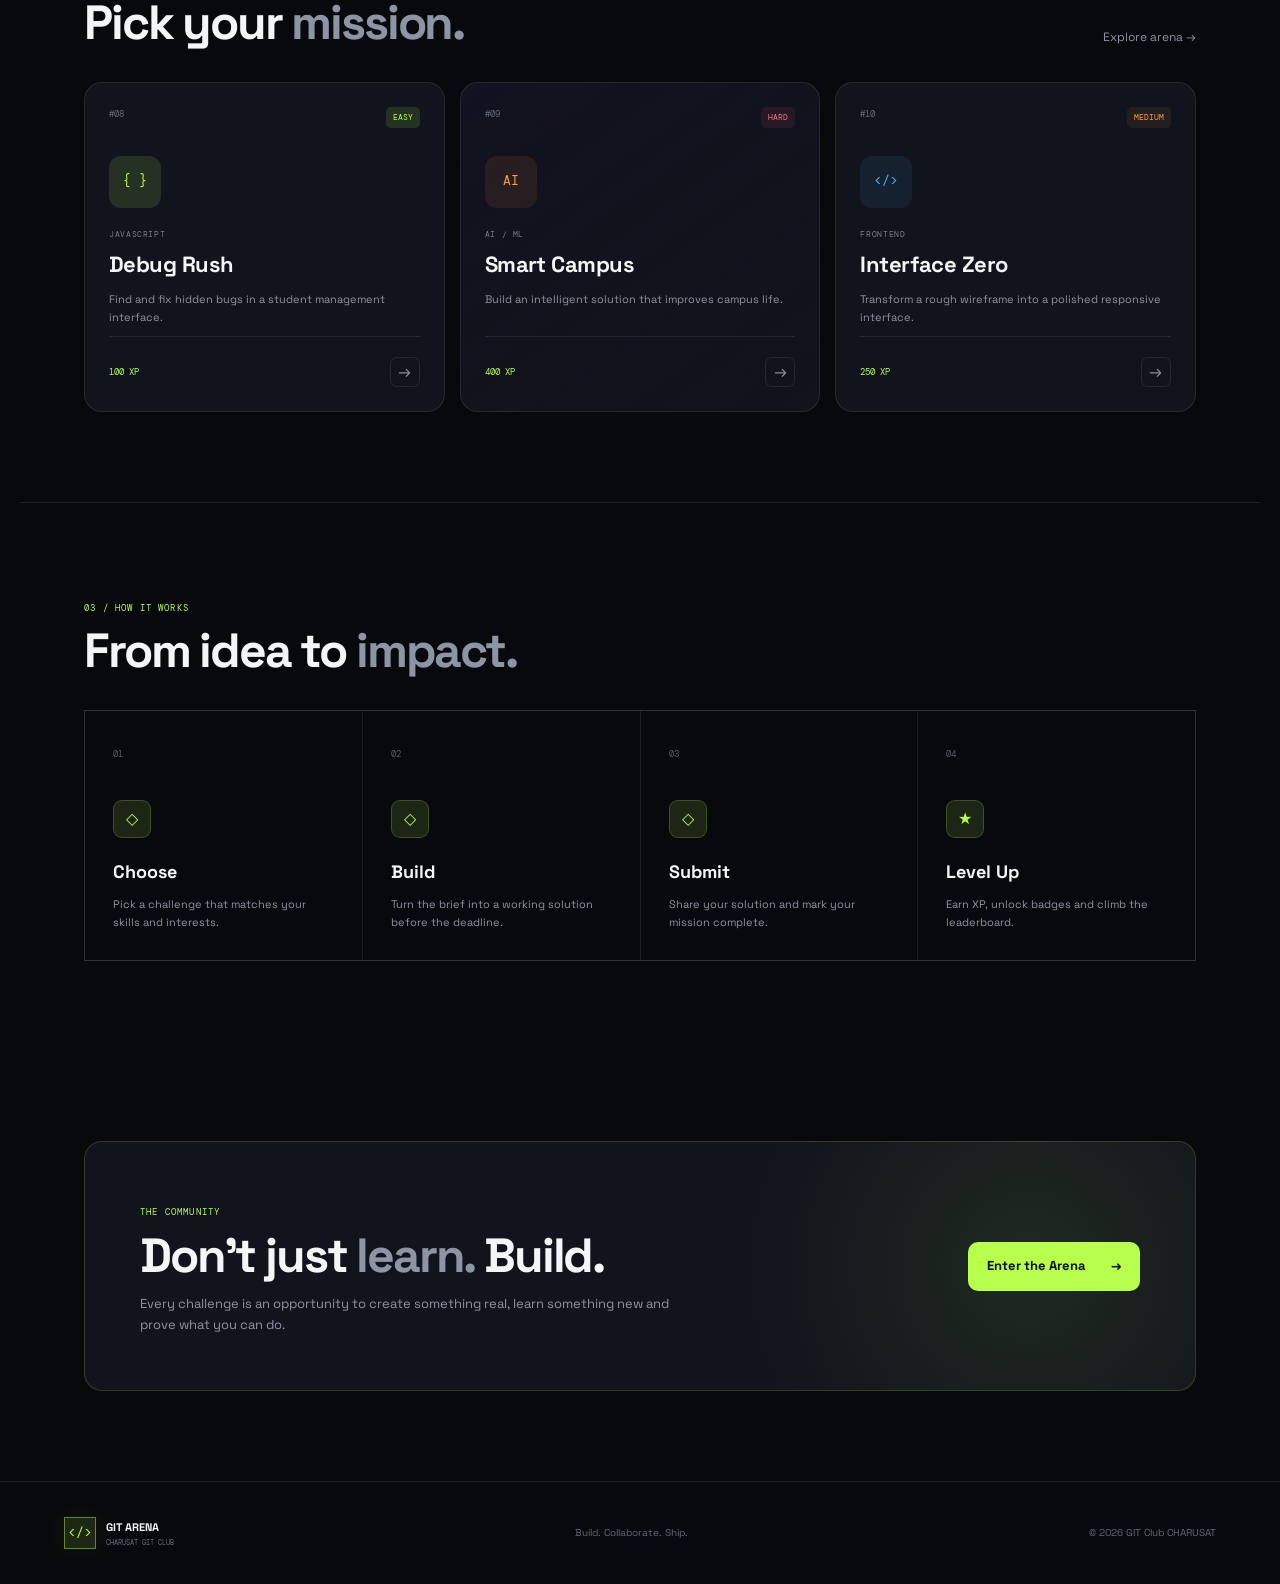
==== commit fd6e3675: "Add onboarding system" ====
--- a/index.html
+++ b/index.html
@@ -1206,8 +1206,9 @@
 
     });
 </script>
-    <script src="js/data.js"></script>
-    <script src="js/app.js"></script>
+    <script src="js/onboarding.js"></script>
+<script src="js/data.js"></script>
+<script src="js/app.js"></script>
 
 </body>
 
